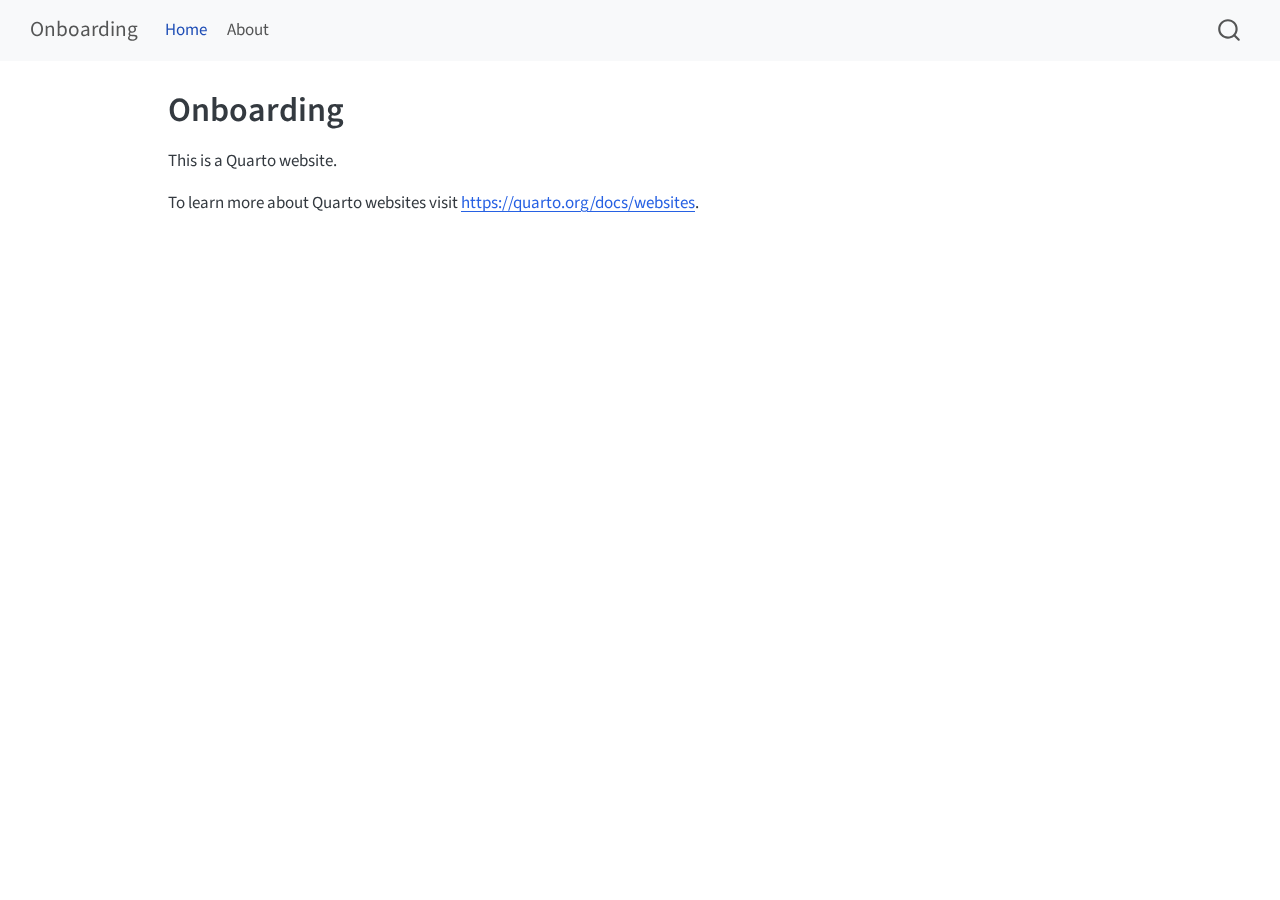
==== index.html @ 8ed0edb3 "Built site for gh-pages" ====
<!DOCTYPE html>
<html xmlns="http://www.w3.org/1999/xhtml" lang="en" xml:lang="en"><head>

<meta charset="utf-8">
<meta name="generator" content="quarto-1.5.24">

<meta name="viewport" content="width=device-width, initial-scale=1.0, user-scalable=yes">


<title>Onboarding</title>
<style>
code{white-space: pre-wrap;}
span.smallcaps{font-variant: small-caps;}
div.columns{display: flex; gap: min(4vw, 1.5em);}
div.column{flex: auto; overflow-x: auto;}
div.hanging-indent{margin-left: 1.5em; text-indent: -1.5em;}
ul.task-list{list-style: none;}
ul.task-list li input[type="checkbox"] {
  width: 0.8em;
  margin: 0 0.8em 0.2em -1em; /* quarto-specific, see https://github.com/quarto-dev/quarto-cli/issues/4556 */ 
  vertical-align: middle;
}
</style>


<script src="site_libs/quarto-nav/quarto-nav.js"></script>
<script src="site_libs/quarto-nav/headroom.min.js"></script>
<script src="site_libs/clipboard/clipboard.min.js"></script>
<script src="site_libs/quarto-search/autocomplete.umd.js"></script>
<script src="site_libs/quarto-search/fuse.min.js"></script>
<script src="site_libs/quarto-search/quarto-search.js"></script>
<meta name="quarto:offset" content="./">
<script src="site_libs/quarto-html/quarto.js"></script>
<script src="site_libs/quarto-html/popper.min.js"></script>
<script src="site_libs/quarto-html/tippy.umd.min.js"></script>
<script src="site_libs/quarto-html/anchor.min.js"></script>
<link href="site_libs/quarto-html/tippy.css" rel="stylesheet">
<link href="site_libs/quarto-html/quarto-syntax-highlighting.css" rel="stylesheet" id="quarto-text-highlighting-styles">
<script src="site_libs/bootstrap/bootstrap.min.js"></script>
<link href="site_libs/bootstrap/bootstrap-icons.css" rel="stylesheet">
<link href="site_libs/bootstrap/bootstrap.min.css" rel="stylesheet" id="quarto-bootstrap" data-mode="light">
<script id="quarto-search-options" type="application/json">{
  "location": "navbar",
  "copy-button": false,
  "collapse-after": 3,
  "panel-placement": "end",
  "type": "overlay",
  "limit": 50,
  "keyboard-shortcut": [
    "f",
    "/",
    "s"
  ],
  "show-item-context": false,
  "language": {
    "search-no-results-text": "No results",
    "search-matching-documents-text": "matching documents",
    "search-copy-link-title": "Copy link to search",
    "search-hide-matches-text": "Hide additional matches",
    "search-more-match-text": "more match in this document",
    "search-more-matches-text": "more matches in this document",
    "search-clear-button-title": "Clear",
    "search-text-placeholder": "",
    "search-detached-cancel-button-title": "Cancel",
    "search-submit-button-title": "Submit",
    "search-label": "Search"
  }
}</script>


<link rel="stylesheet" href="styles.css">
</head>

<body class="nav-fixed">

<div id="quarto-search-results"></div>
  <header id="quarto-header" class="headroom fixed-top">
    <nav class="navbar navbar-expand-lg " data-bs-theme="dark">
      <div class="navbar-container container-fluid">
      <div class="navbar-brand-container mx-auto">
    <a class="navbar-brand" href="./index.html">
    <span class="navbar-title">Onboarding</span>
    </a>
  </div>
            <div id="quarto-search" class="" title="Search"></div>
          <button class="navbar-toggler" type="button" data-bs-toggle="collapse" data-bs-target="#navbarCollapse" aria-controls="navbarCollapse" aria-expanded="false" aria-label="Toggle navigation" onclick="if (window.quartoToggleHeadroom) { window.quartoToggleHeadroom(); }">
  <span class="navbar-toggler-icon"></span>
</button>
          <div class="collapse navbar-collapse" id="navbarCollapse">
            <ul class="navbar-nav navbar-nav-scroll me-auto">
  <li class="nav-item">
    <a class="nav-link active" href="./index.html" aria-current="page"> 
<span class="menu-text">Home</span></a>
  </li>  
  <li class="nav-item">
    <a class="nav-link" href="./about.html"> 
<span class="menu-text">About</span></a>
  </li>  
</ul>
          </div> <!-- /navcollapse -->
            <div class="quarto-navbar-tools">
</div>
      </div> <!-- /container-fluid -->
    </nav>
</header>
<!-- content -->
<div id="quarto-content" class="quarto-container page-columns page-rows-contents page-layout-article page-navbar">
<!-- sidebar -->
<!-- margin-sidebar -->
    <div id="quarto-margin-sidebar" class="sidebar margin-sidebar zindex-bottom">
        
    </div>
<!-- main -->
<main class="content" id="quarto-document-content">

<header id="title-block-header" class="quarto-title-block default">
<div class="quarto-title">
<h1 class="title">Onboarding</h1>
</div>



<div class="quarto-title-meta">

    
  
    
  </div>
  


</header>


<p>This is a Quarto website.</p>
<p>To learn more about Quarto websites visit <a href="https://quarto.org/docs/websites" class="uri">https://quarto.org/docs/websites</a>.</p>



</main> <!-- /main -->
<script id="quarto-html-after-body" type="application/javascript">
window.document.addEventListener("DOMContentLoaded", function (event) {
  const toggleBodyColorMode = (bsSheetEl) => {
    const mode = bsSheetEl.getAttribute("data-mode");
    const bodyEl = window.document.querySelector("body");
    if (mode === "dark") {
      bodyEl.classList.add("quarto-dark");
      bodyEl.classList.remove("quarto-light");
    } else {
      bodyEl.classList.add("quarto-light");
      bodyEl.classList.remove("quarto-dark");
    }
  }
  const toggleBodyColorPrimary = () => {
    const bsSheetEl = window.document.querySelector("link#quarto-bootstrap");
    if (bsSheetEl) {
      toggleBodyColorMode(bsSheetEl);
    }
  }
  toggleBodyColorPrimary();  
  const icon = "";
  const anchorJS = new window.AnchorJS();
  anchorJS.options = {
    placement: 'right',
    icon: icon
  };
  anchorJS.add('.anchored');
  const isCodeAnnotation = (el) => {
    for (const clz of el.classList) {
      if (clz.startsWith('code-annotation-')) {                     
        return true;
      }
    }
    return false;
  }
  const clipboard = new window.ClipboardJS('.code-copy-button', {
    text: function(trigger) {
      const codeEl = trigger.previousElementSibling.cloneNode(true);
      for (const childEl of codeEl.children) {
        if (isCodeAnnotation(childEl)) {
          childEl.remove();
        }
      }
      return codeEl.innerText;
    }
  });
  clipboard.on('success', function(e) {
    // button target
    const button = e.trigger;
    // don't keep focus
    button.blur();
    // flash "checked"
    button.classList.add('code-copy-button-checked');
    var currentTitle = button.getAttribute("title");
    button.setAttribute("title", "Copied!");
    let tooltip;
    if (window.bootstrap) {
      button.setAttribute("data-bs-toggle", "tooltip");
      button.setAttribute("data-bs-placement", "left");
      button.setAttribute("data-bs-title", "Copied!");
      tooltip = new bootstrap.Tooltip(button, 
        { trigger: "manual", 
          customClass: "code-copy-button-tooltip",
          offset: [0, -8]});
      tooltip.show();    
    }
    setTimeout(function() {
      if (tooltip) {
        tooltip.hide();
        button.removeAttribute("data-bs-title");
        button.removeAttribute("data-bs-toggle");
        button.removeAttribute("data-bs-placement");
      }
      button.setAttribute("title", currentTitle);
      button.classList.remove('code-copy-button-checked');
    }, 1000);
    // clear code selection
    e.clearSelection();
  });
    var localhostRegex = new RegExp(/^(?:http|https):\/\/localhost\:?[0-9]*\//);
    var mailtoRegex = new RegExp(/^mailto:/);
      var filterRegex = new RegExp('/' + window.location.host + '/');
    var isInternal = (href) => {
        return filterRegex.test(href) || localhostRegex.test(href) || mailtoRegex.test(href);
    }
    // Inspect non-navigation links and adorn them if external
 	var links = window.document.querySelectorAll('a[href]:not(.nav-link):not(.navbar-brand):not(.toc-action):not(.sidebar-link):not(.sidebar-item-toggle):not(.pagination-link):not(.no-external):not([aria-hidden]):not(.dropdown-item):not(.quarto-navigation-tool):not(.about-link)');
    for (var i=0; i<links.length; i++) {
      const link = links[i];
      if (!isInternal(link.href)) {
        // undo the damage that might have been done by quarto-nav.js in the case of
        // links that we want to consider external
        if (link.dataset.originalHref !== undefined) {
          link.href = link.dataset.originalHref;
        }
      }
    }
  function tippyHover(el, contentFn, onTriggerFn, onUntriggerFn) {
    const config = {
      allowHTML: true,
      maxWidth: 500,
      delay: 100,
      arrow: false,
      appendTo: function(el) {
          return el.parentElement;
      },
      interactive: true,
      interactiveBorder: 10,
      theme: 'quarto',
      placement: 'bottom-start',
    };
    if (contentFn) {
      config.content = contentFn;
    }
    if (onTriggerFn) {
      config.onTrigger = onTriggerFn;
    }
    if (onUntriggerFn) {
      config.onUntrigger = onUntriggerFn;
    }
    window.tippy(el, config); 
  }
  const noterefs = window.document.querySelectorAll('a[role="doc-noteref"]');
  for (var i=0; i<noterefs.length; i++) {
    const ref = noterefs[i];
    tippyHover(ref, function() {
      // use id or data attribute instead here
      let href = ref.getAttribute('data-footnote-href') || ref.getAttribute('href');
      try { href = new URL(href).hash; } catch {}
      const id = href.replace(/^#\/?/, "");
      const note = window.document.getElementById(id);
      if (note) {
        return note.innerHTML;
      } else {
        return "";
      }
    });
  }
  const xrefs = window.document.querySelectorAll('a.quarto-xref');
  const processXRef = (id, note) => {
    // Strip column container classes
    const stripColumnClz = (el) => {
      el.classList.remove("page-full", "page-columns");
      if (el.children) {
        for (const child of el.children) {
          stripColumnClz(child);
        }
      }
    }
    stripColumnClz(note)
    if (id === null || id.startsWith('sec-')) {
      // Special case sections, only their first couple elements
      const container = document.createElement("div");
      if (note.children && note.children.length > 2) {
        container.appendChild(note.children[0].cloneNode(true));
        for (let i = 1; i < note.children.length; i++) {
          const child = note.children[i];
          if (child.tagName === "P" && child.innerText === "") {
            continue;
          } else {
            container.appendChild(child.cloneNode(true));
            break;
          }
        }
        if (window.Quarto?.typesetMath) {
          window.Quarto.typesetMath(container);
        }
        return container.innerHTML
      } else {
        if (window.Quarto?.typesetMath) {
          window.Quarto.typesetMath(note);
        }
        return note.innerHTML;
      }
    } else {
      // Remove any anchor links if they are present
      const anchorLink = note.querySelector('a.anchorjs-link');
      if (anchorLink) {
        anchorLink.remove();
      }
      if (window.Quarto?.typesetMath) {
        window.Quarto.typesetMath(note);
      }
      // TODO in 1.5, we should make sure this works without a callout special case
      if (note.classList.contains("callout")) {
        return note.outerHTML;
      } else {
        return note.innerHTML;
      }
    }
  }
  for (var i=0; i<xrefs.length; i++) {
    const xref = xrefs[i];
    tippyHover(xref, undefined, function(instance) {
      instance.disable();
      let url = xref.getAttribute('href');
      let hash = undefined; 
      if (url.startsWith('#')) {
        hash = url;
      } else {
        try { hash = new URL(url).hash; } catch {}
      }
      if (hash) {
        const id = hash.replace(/^#\/?/, "");
        const note = window.document.getElementById(id);
        if (note !== null) {
          try {
            const html = processXRef(id, note.cloneNode(true));
            instance.setContent(html);
          } finally {
            instance.enable();
            instance.show();
          }
        } else {
          // See if we can fetch this
          fetch(url.split('#')[0])
          .then(res => res.text())
          .then(html => {
            const parser = new DOMParser();
            const htmlDoc = parser.parseFromString(html, "text/html");
            const note = htmlDoc.getElementById(id);
            if (note !== null) {
              const html = processXRef(id, note);
              instance.setContent(html);
            } 
          }).finally(() => {
            instance.enable();
            instance.show();
          });
        }
      } else {
        // See if we can fetch a full url (with no hash to target)
        // This is a special case and we should probably do some content thinning / targeting
        fetch(url)
        .then(res => res.text())
        .then(html => {
          const parser = new DOMParser();
          const htmlDoc = parser.parseFromString(html, "text/html");
          const note = htmlDoc.querySelector('main.content');
          if (note !== null) {
            // This should only happen for chapter cross references
            // (since there is no id in the URL)
            // remove the first header
            if (note.children.length > 0 && note.children[0].tagName === "HEADER") {
              note.children[0].remove();
            }
            const html = processXRef(null, note);
            instance.setContent(html);
          } 
        }).finally(() => {
          instance.enable();
          instance.show();
        });
      }
    }, function(instance) {
    });
  }
      let selectedAnnoteEl;
      const selectorForAnnotation = ( cell, annotation) => {
        let cellAttr = 'data-code-cell="' + cell + '"';
        let lineAttr = 'data-code-annotation="' +  annotation + '"';
        const selector = 'span[' + cellAttr + '][' + lineAttr + ']';
        return selector;
      }
      const selectCodeLines = (annoteEl) => {
        const doc = window.document;
        const targetCell = annoteEl.getAttribute("data-target-cell");
        const targetAnnotation = annoteEl.getAttribute("data-target-annotation");
        const annoteSpan = window.document.querySelector(selectorForAnnotation(targetCell, targetAnnotation));
        const lines = annoteSpan.getAttribute("data-code-lines").split(",");
        const lineIds = lines.map((line) => {
          return targetCell + "-" + line;
        })
        let top = null;
        let height = null;
        let parent = null;
        if (lineIds.length > 0) {
            //compute the position of the single el (top and bottom and make a div)
            const el = window.document.getElementById(lineIds[0]);
            top = el.offsetTop;
            height = el.offsetHeight;
            parent = el.parentElement.parentElement;
          if (lineIds.length > 1) {
            const lastEl = window.document.getElementById(lineIds[lineIds.length - 1]);
            const bottom = lastEl.offsetTop + lastEl.offsetHeight;
            height = bottom - top;
          }
          if (top !== null && height !== null && parent !== null) {
            // cook up a div (if necessary) and position it 
            let div = window.document.getElementById("code-annotation-line-highlight");
            if (div === null) {
              div = window.document.createElement("div");
              div.setAttribute("id", "code-annotation-line-highlight");
              div.style.position = 'absolute';
              parent.appendChild(div);
            }
            div.style.top = top - 2 + "px";
            div.style.height = height + 4 + "px";
            div.style.left = 0;
            let gutterDiv = window.document.getElementById("code-annotation-line-highlight-gutter");
            if (gutterDiv === null) {
              gutterDiv = window.document.createElement("div");
              gutterDiv.setAttribute("id", "code-annotation-line-highlight-gutter");
              gutterDiv.style.position = 'absolute';
              const codeCell = window.document.getElementById(targetCell);
              const gutter = codeCell.querySelector('.code-annotation-gutter');
              gutter.appendChild(gutterDiv);
            }
            gutterDiv.style.top = top - 2 + "px";
            gutterDiv.style.height = height + 4 + "px";
          }
          selectedAnnoteEl = annoteEl;
        }
      };
      const unselectCodeLines = () => {
        const elementsIds = ["code-annotation-line-highlight", "code-annotation-line-highlight-gutter"];
        elementsIds.forEach((elId) => {
          const div = window.document.getElementById(elId);
          if (div) {
            div.remove();
          }
        });
        selectedAnnoteEl = undefined;
      };
        // Handle positioning of the toggle
    window.addEventListener(
      "resize",
      throttle(() => {
        elRect = undefined;
        if (selectedAnnoteEl) {
          selectCodeLines(selectedAnnoteEl);
        }
      }, 10)
    );
    function throttle(fn, ms) {
    let throttle = false;
    let timer;
      return (...args) => {
        if(!throttle) { // first call gets through
            fn.apply(this, args);
            throttle = true;
        } else { // all the others get throttled
            if(timer) clearTimeout(timer); // cancel #2
            timer = setTimeout(() => {
              fn.apply(this, args);
              timer = throttle = false;
            }, ms);
        }
      };
    }
      // Attach click handler to the DT
      const annoteDls = window.document.querySelectorAll('dt[data-target-cell]');
      for (const annoteDlNode of annoteDls) {
        annoteDlNode.addEventListener('click', (event) => {
          const clickedEl = event.target;
          if (clickedEl !== selectedAnnoteEl) {
            unselectCodeLines();
            const activeEl = window.document.querySelector('dt[data-target-cell].code-annotation-active');
            if (activeEl) {
              activeEl.classList.remove('code-annotation-active');
            }
            selectCodeLines(clickedEl);
            clickedEl.classList.add('code-annotation-active');
          } else {
            // Unselect the line
            unselectCodeLines();
            clickedEl.classList.remove('code-annotation-active');
          }
        });
      }
  const findCites = (el) => {
    const parentEl = el.parentElement;
    if (parentEl) {
      const cites = parentEl.dataset.cites;
      if (cites) {
        return {
          el,
          cites: cites.split(' ')
        };
      } else {
        return findCites(el.parentElement)
      }
    } else {
      return undefined;
    }
  };
  var bibliorefs = window.document.querySelectorAll('a[role="doc-biblioref"]');
  for (var i=0; i<bibliorefs.length; i++) {
    const ref = bibliorefs[i];
    const citeInfo = findCites(ref);
    if (citeInfo) {
      tippyHover(citeInfo.el, function() {
        var popup = window.document.createElement('div');
        citeInfo.cites.forEach(function(cite) {
          var citeDiv = window.document.createElement('div');
          citeDiv.classList.add('hanging-indent');
          citeDiv.classList.add('csl-entry');
          var biblioDiv = window.document.getElementById('ref-' + cite);
          if (biblioDiv) {
            citeDiv.innerHTML = biblioDiv.innerHTML;
          }
          popup.appendChild(citeDiv);
        });
        return popup.innerHTML;
      });
    }
  }
});
</script>
</div> <!-- /content -->




</body></html>
---- site_libs/quarto-html/tippy.css ----
.tippy-box[data-animation=fade][data-state=hidden]{opacity:0}[data-tippy-root]{max-width:calc(100vw - 10px)}.tippy-box{position:relative;background-color:#333;color:#fff;border-radius:4px;font-size:14px;line-height:1.4;white-space:normal;outline:0;transition-property:transform,visibility,opacity}.tippy-box[data-placement^=top]>.tippy-arrow{bottom:0}.tippy-box[data-placement^=top]>.tippy-arrow:before{bottom:-7px;left:0;border-width:8px 8px 0;border-top-color:initial;transform-origin:center top}.tippy-box[data-placement^=bottom]>.tippy-arrow{top:0}.tippy-box[data-placement^=bottom]>.tippy-arrow:before{top:-7px;left:0;border-width:0 8px 8px;border-bottom-color:initial;transform-origin:center bottom}.tippy-box[data-placement^=left]>.tippy-arrow{right:0}.tippy-box[data-placement^=left]>.tippy-arrow:before{border-width:8px 0 8px 8px;border-left-color:initial;right:-7px;transform-origin:center left}.tippy-box[data-placement^=right]>.tippy-arrow{left:0}.tippy-box[data-placement^=right]>.tippy-arrow:before{left:-7px;border-width:8px 8px 8px 0;border-right-color:initial;transform-origin:center right}.tippy-box[data-inertia][data-state=visible]{transition-timing-function:cubic-bezier(.54,1.5,.38,1.11)}.tippy-arrow{width:16px;height:16px;color:#333}.tippy-arrow:before{content:"";position:absolute;border-color:transparent;border-style:solid}.tippy-content{position:relative;padding:5px 9px;z-index:1}
---- site_libs/quarto-html/quarto-syntax-highlighting.css ----
/* quarto syntax highlight colors */
:root {
  --quarto-hl-ot-color: #003B4F;
  --quarto-hl-at-color: #657422;
  --quarto-hl-ss-color: #20794D;
  --quarto-hl-an-color: #5E5E5E;
  --quarto-hl-fu-color: #4758AB;
  --quarto-hl-st-color: #20794D;
  --quarto-hl-cf-color: #003B4F;
  --quarto-hl-op-color: #5E5E5E;
  --quarto-hl-er-color: #AD0000;
  --quarto-hl-bn-color: #AD0000;
  --quarto-hl-al-color: #AD0000;
  --quarto-hl-va-color: #111111;
  --quarto-hl-bu-color: inherit;
  --quarto-hl-ex-color: inherit;
  --quarto-hl-pp-color: #AD0000;
  --quarto-hl-in-color: #5E5E5E;
  --quarto-hl-vs-color: #20794D;
  --quarto-hl-wa-color: #5E5E5E;
  --quarto-hl-do-color: #5E5E5E;
  --quarto-hl-im-color: #00769E;
  --quarto-hl-ch-color: #20794D;
  --quarto-hl-dt-color: #AD0000;
  --quarto-hl-fl-color: #AD0000;
  --quarto-hl-co-color: #5E5E5E;
  --quarto-hl-cv-color: #5E5E5E;
  --quarto-hl-cn-color: #8f5902;
  --quarto-hl-sc-color: #5E5E5E;
  --quarto-hl-dv-color: #AD0000;
  --quarto-hl-kw-color: #003B4F;
}

/* other quarto variables */
:root {
  --quarto-font-monospace: SFMono-Regular, Menlo, Monaco, Consolas, "Liberation Mono", "Courier New", monospace;
}

pre > code.sourceCode > span {
  color: #003B4F;
}

code span {
  color: #003B4F;
}

code.sourceCode > span {
  color: #003B4F;
}

div.sourceCode,
div.sourceCode pre.sourceCode {
  color: #003B4F;
}

code span.ot {
  color: #003B4F;
  font-style: inherit;
}

code span.at {
  color: #657422;
  font-style: inherit;
}

code span.ss {
  color: #20794D;
  font-style: inherit;
}

code span.an {
  color: #5E5E5E;
  font-style: inherit;
}

code span.fu {
  color: #4758AB;
  font-style: inherit;
}

code span.st {
  color: #20794D;
  font-style: inherit;
}

code span.cf {
  color: #003B4F;
  font-weight: bold;
  font-style: inherit;
}

code span.op {
  color: #5E5E5E;
  font-style: inherit;
}

code span.er {
  color: #AD0000;
  font-style: inherit;
}

code span.bn {
  color: #AD0000;
  font-style: inherit;
}

code span.al {
  color: #AD0000;
  font-style: inherit;
}

code span.va {
  color: #111111;
  font-style: inherit;
}

code span.bu {
  font-style: inherit;
}

code span.ex {
  font-style: inherit;
}

code span.pp {
  color: #AD0000;
  font-style: inherit;
}

code span.in {
  color: #5E5E5E;
  font-style: inherit;
}

code span.vs {
  color: #20794D;
  font-style: inherit;
}

code span.wa {
  color: #5E5E5E;
  font-style: italic;
}

code span.do {
  color: #5E5E5E;
  font-style: italic;
}

code span.im {
  color: #00769E;
  font-style: inherit;
}

code span.ch {
  color: #20794D;
  font-style: inherit;
}

code span.dt {
  color: #AD0000;
  font-style: inherit;
}

code span.fl {
  color: #AD0000;
  font-style: inherit;
}

code span.co {
  color: #5E5E5E;
  font-style: inherit;
}

code span.cv {
  color: #5E5E5E;
  font-style: italic;
}

code span.cn {
  color: #8f5902;
  font-style: inherit;
}

code span.sc {
  color: #5E5E5E;
  font-style: inherit;
}

code span.dv {
  color: #AD0000;
  font-style: inherit;
}

code span.kw {
  color: #003B4F;
  font-weight: bold;
  font-style: inherit;
}

.prevent-inlining {
  content: "</";
}

/*# sourceMappingURL=debc5d5d77c3f9108843748ff7464032.css.map */
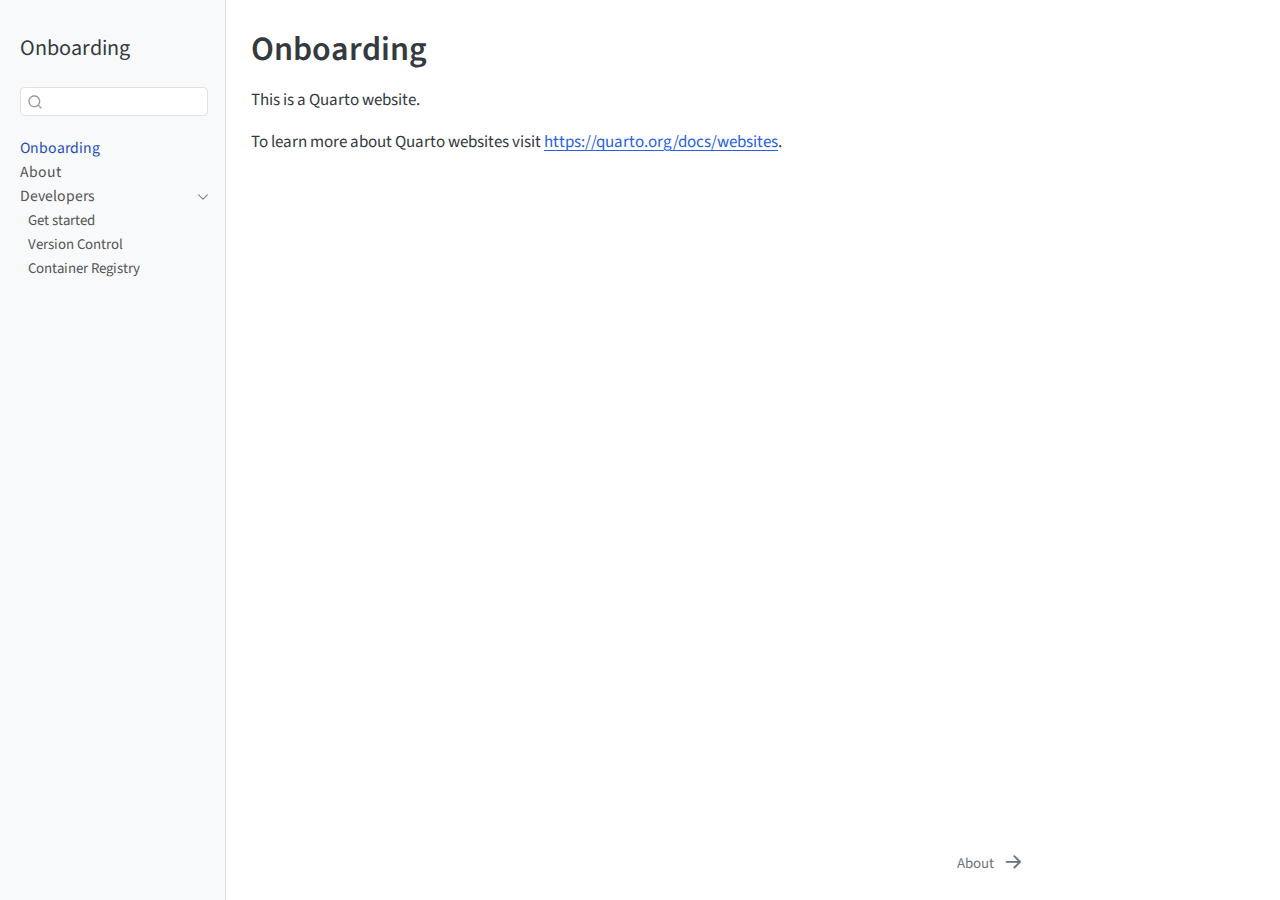
==== commit 4cbfb15a: "Built site for gh-pages" ====
--- a/index.html
+++ b/index.html
@@ -2,7 +2,7 @@
 <html xmlns="http://www.w3.org/1999/xhtml" lang="en" xml:lang="en"><head>
 
 <meta charset="utf-8">
-<meta name="generator" content="quarto-1.5.24">
+<meta name="generator" content="quarto-1.4.551">
 
 <meta name="viewport" content="width=device-width, initial-scale=1.0, user-scalable=yes">
 
@@ -30,6 +30,7 @@
 <script src="site_libs/quarto-search/fuse.min.js"></script>
 <script src="site_libs/quarto-search/quarto-search.js"></script>
 <meta name="quarto:offset" content="./">
+<link href="./about.html" rel="next">
 <script src="site_libs/quarto-html/quarto.js"></script>
 <script src="site_libs/quarto-html/popper.min.js"></script>
 <script src="site_libs/quarto-html/tippy.umd.min.js"></script>
@@ -40,11 +41,11 @@
 <link href="site_libs/bootstrap/bootstrap-icons.css" rel="stylesheet">
 <link href="site_libs/bootstrap/bootstrap.min.css" rel="stylesheet" id="quarto-bootstrap" data-mode="light">
 <script id="quarto-search-options" type="application/json">{
-  "location": "navbar",
+  "location": "sidebar",
   "copy-button": false,
   "collapse-after": 3,
-  "panel-placement": "end",
-  "type": "overlay",
+  "panel-placement": "start",
+  "type": "textbox",
   "limit": 50,
   "keyboard-shortcut": [
     "f",
@@ -71,43 +72,87 @@
 <link rel="stylesheet" href="styles.css">
 </head>
 
-<body class="nav-fixed">
+<body class="nav-sidebar docked">
 
 <div id="quarto-search-results"></div>
   <header id="quarto-header" class="headroom fixed-top">
-    <nav class="navbar navbar-expand-lg " data-bs-theme="dark">
-      <div class="navbar-container container-fluid">
-      <div class="navbar-brand-container mx-auto">
-    <a class="navbar-brand" href="./index.html">
-    <span class="navbar-title">Onboarding</span>
-    </a>
-  </div>
-            <div id="quarto-search" class="" title="Search"></div>
-          <button class="navbar-toggler" type="button" data-bs-toggle="collapse" data-bs-target="#navbarCollapse" aria-controls="navbarCollapse" aria-expanded="false" aria-label="Toggle navigation" onclick="if (window.quartoToggleHeadroom) { window.quartoToggleHeadroom(); }">
-  <span class="navbar-toggler-icon"></span>
-</button>
-          <div class="collapse navbar-collapse" id="navbarCollapse">
-            <ul class="navbar-nav navbar-nav-scroll me-auto">
-  <li class="nav-item">
-    <a class="nav-link active" href="./index.html" aria-current="page"> 
-<span class="menu-text">Home</span></a>
-  </li>  
-  <li class="nav-item">
-    <a class="nav-link" href="./about.html"> 
-<span class="menu-text">About</span></a>
-  </li>  
-</ul>
-          </div> <!-- /navcollapse -->
-            <div class="quarto-navbar-tools">
-</div>
-      </div> <!-- /container-fluid -->
-    </nav>
+  <nav class="quarto-secondary-nav">
+    <div class="container-fluid d-flex">
+      <button type="button" class="quarto-btn-toggle btn" data-bs-toggle="collapse" data-bs-target=".quarto-sidebar-collapse-item" aria-controls="quarto-sidebar" aria-expanded="false" aria-label="Toggle sidebar navigation" onclick="if (window.quartoToggleHeadroom) { window.quartoToggleHeadroom(); }">
+        <i class="bi bi-layout-text-sidebar-reverse"></i>
+      </button>
+        <nav class="quarto-page-breadcrumbs" aria-label="breadcrumb"><ol class="breadcrumb"><li class="breadcrumb-item"><a href="./index.html">Onboarding</a></li></ol></nav>
+        <a class="flex-grow-1" role="button" data-bs-toggle="collapse" data-bs-target=".quarto-sidebar-collapse-item" aria-controls="quarto-sidebar" aria-expanded="false" aria-label="Toggle sidebar navigation" onclick="if (window.quartoToggleHeadroom) { window.quartoToggleHeadroom(); }">      
+        </a>
+      <button type="button" class="btn quarto-search-button" aria-label="" onclick="window.quartoOpenSearch();">
+        <i class="bi bi-search"></i>
+      </button>
+    </div>
+  </nav>
 </header>
 <!-- content -->
-<div id="quarto-content" class="quarto-container page-columns page-rows-contents page-layout-article page-navbar">
+<div id="quarto-content" class="quarto-container page-columns page-rows-contents page-layout-article">
 <!-- sidebar -->
+  <nav id="quarto-sidebar" class="sidebar collapse collapse-horizontal quarto-sidebar-collapse-item sidebar-navigation docked overflow-auto">
+    <div class="pt-lg-2 mt-2 text-left sidebar-header">
+    <div class="sidebar-title mb-0 py-0">
+      <a href="./">Onboarding</a> 
+    </div>
+      </div>
+        <div class="mt-2 flex-shrink-0 align-items-center">
+        <div class="sidebar-search">
+        <div id="quarto-search" class="" title="Search"></div>
+        </div>
+        </div>
+    <div class="sidebar-menu-container"> 
+    <ul class="list-unstyled mt-1">
+        <li class="sidebar-item">
+  <div class="sidebar-item-container"> 
+  <a href="./index.html" class="sidebar-item-text sidebar-link active">
+ <span class="menu-text">Onboarding</span></a>
+  </div>
+</li>
+        <li class="sidebar-item">
+  <div class="sidebar-item-container"> 
+  <a href="./about.html" class="sidebar-item-text sidebar-link">
+ <span class="menu-text">About</span></a>
+  </div>
+</li>
+        <li class="sidebar-item sidebar-item-section">
+      <div class="sidebar-item-container"> 
+            <a class="sidebar-item-text sidebar-link text-start" data-bs-toggle="collapse" data-bs-target="#quarto-sidebar-section-1" aria-expanded="true">
+ <span class="menu-text">Developers</span></a>
+          <a class="sidebar-item-toggle text-start" data-bs-toggle="collapse" data-bs-target="#quarto-sidebar-section-1" aria-expanded="true" aria-label="Toggle section">
+            <i class="bi bi-chevron-right ms-2"></i>
+          </a> 
+      </div>
+      <ul id="quarto-sidebar-section-1" class="collapse list-unstyled sidebar-section depth1 show">  
+          <li class="sidebar-item">
+  <div class="sidebar-item-container"> 
+  <a href="./developers/index.html" class="sidebar-item-text sidebar-link">
+ <span class="menu-text">Get started</span></a>
+  </div>
+</li>
+          <li class="sidebar-item">
+  <div class="sidebar-item-container"> 
+  <a href="./developers/version-control.html" class="sidebar-item-text sidebar-link">
+ <span class="menu-text">Version Control</span></a>
+  </div>
+</li>
+          <li class="sidebar-item">
+  <div class="sidebar-item-container"> 
+  <a href="./developers/container-registry.html" class="sidebar-item-text sidebar-link">
+ <span class="menu-text">Container Registry</span></a>
+  </div>
+</li>
+      </ul>
+  </li>
+    </ul>
+    </div>
+</nav>
+<div id="quarto-sidebar-glass" class="quarto-sidebar-collapse-item" data-bs-toggle="collapse" data-bs-target=".quarto-sidebar-collapse-item"></div>
 <!-- margin-sidebar -->
-    <div id="quarto-margin-sidebar" class="sidebar margin-sidebar zindex-bottom">
+    <div id="quarto-margin-sidebar" class="sidebar margin-sidebar">
         
     </div>
 <!-- main -->
@@ -219,12 +264,12 @@
   });
     var localhostRegex = new RegExp(/^(?:http|https):\/\/localhost\:?[0-9]*\//);
     var mailtoRegex = new RegExp(/^mailto:/);
-      var filterRegex = new RegExp('/' + window.location.host + '/');
+      var filterRegex = new RegExp("https:\/\/gesiscss\.github\.io\/onboarding\/");
     var isInternal = (href) => {
         return filterRegex.test(href) || localhostRegex.test(href) || mailtoRegex.test(href);
     }
     // Inspect non-navigation links and adorn them if external
- 	var links = window.document.querySelectorAll('a[href]:not(.nav-link):not(.navbar-brand):not(.toc-action):not(.sidebar-link):not(.sidebar-item-toggle):not(.pagination-link):not(.no-external):not([aria-hidden]):not(.dropdown-item):not(.quarto-navigation-tool):not(.about-link)');
+ 	var links = window.document.querySelectorAll('a[href]:not(.nav-link):not(.navbar-brand):not(.toc-action):not(.sidebar-link):not(.sidebar-item-toggle):not(.pagination-link):not(.no-external):not([aria-hidden]):not(.dropdown-item):not(.quarto-navigation-tool)');
     for (var i=0; i<links.length; i++) {
       const link = links[i];
       if (!isInternal(link.href)) {
@@ -547,6 +592,15 @@
   }
 });
 </script>
+<nav class="page-navigation">
+  <div class="nav-page nav-page-previous">
+  </div>
+  <div class="nav-page nav-page-next">
+      <a href="./about.html" class="pagination-link" aria-label="About">
+        <span class="nav-page-text">About</span> <i class="bi bi-arrow-right-short"></i>
+      </a>
+  </div>
+</nav>
 </div> <!-- /content -->
 
 
--- a/site_libs/quarto-html/quarto-syntax-highlighting.css
+++ b/site_libs/quarto-html/quarto-syntax-highlighting.css
@@ -85,7 +85,6 @@
 
 code span.cf {
   color: #003B4F;
-  font-weight: bold;
   font-style: inherit;
 }
 
@@ -194,7 +193,6 @@
 
 code span.kw {
   color: #003B4F;
-  font-weight: bold;
   font-style: inherit;
 }
 
